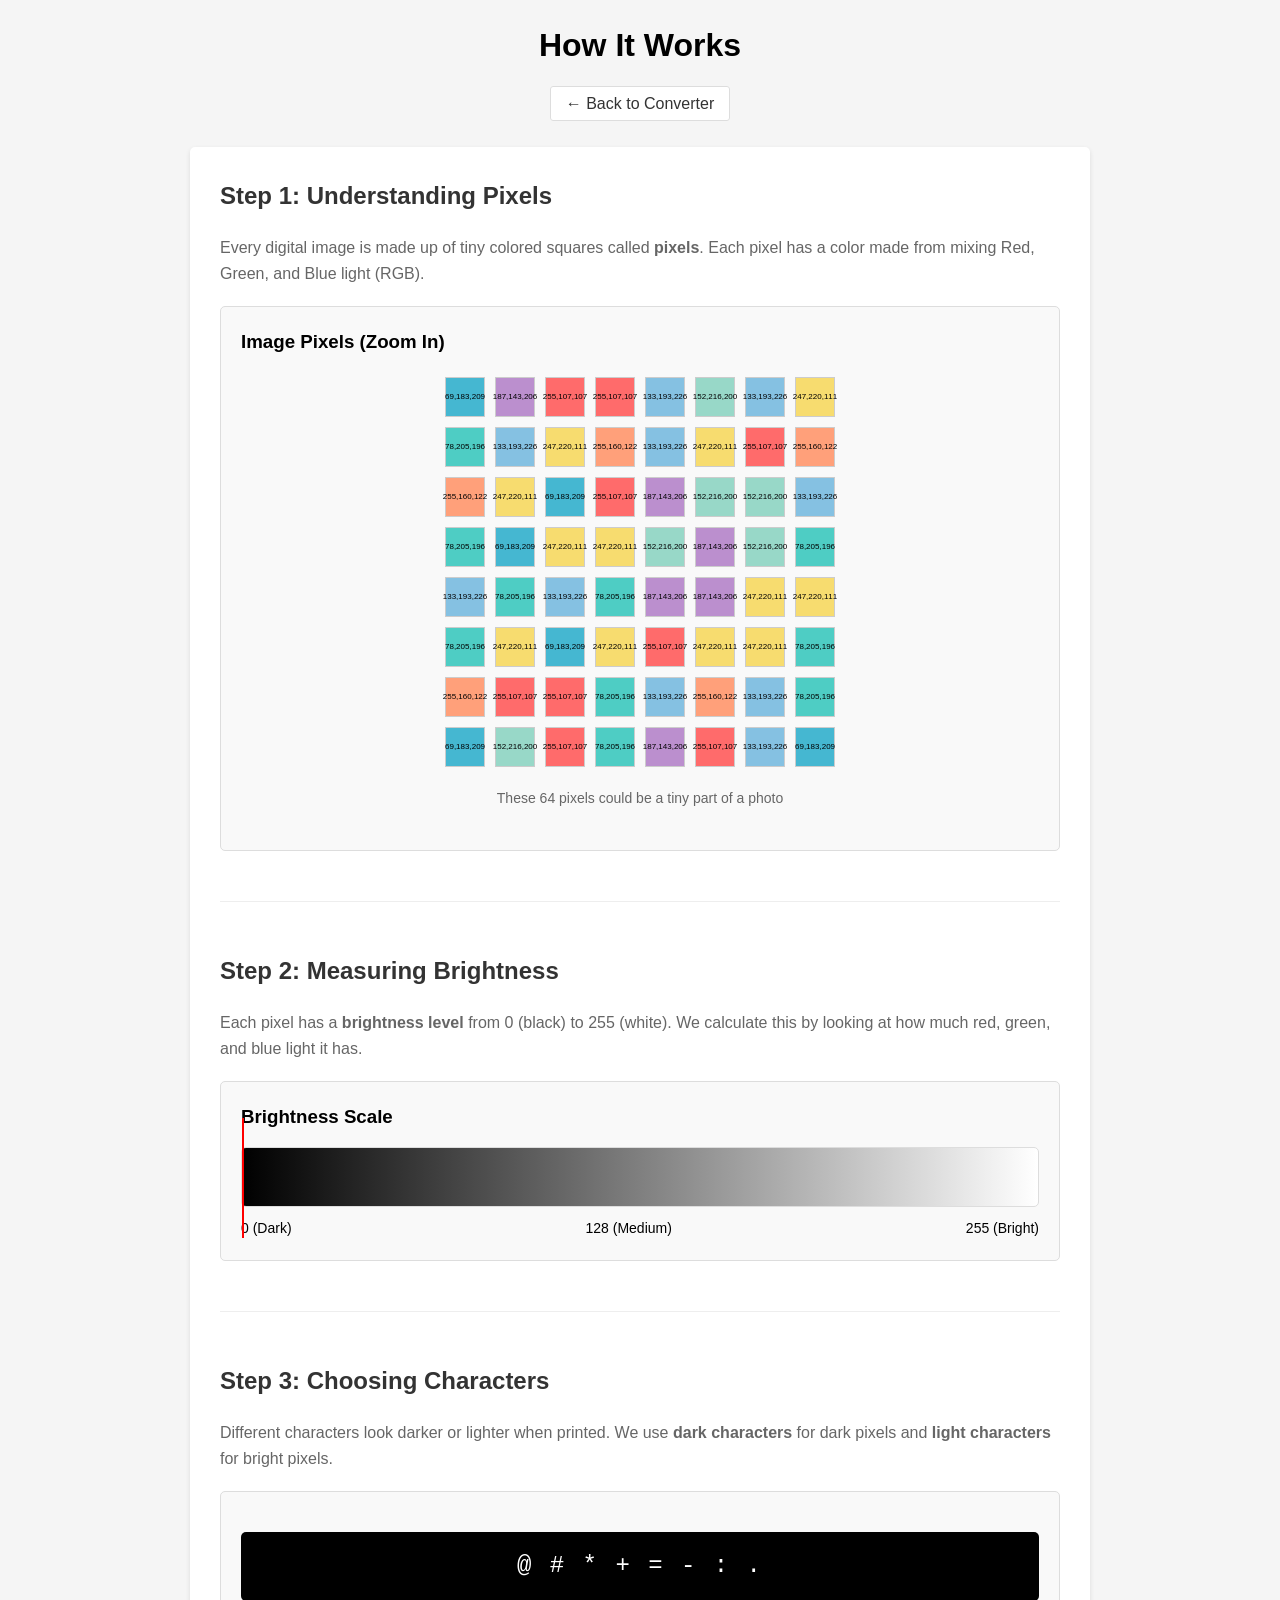
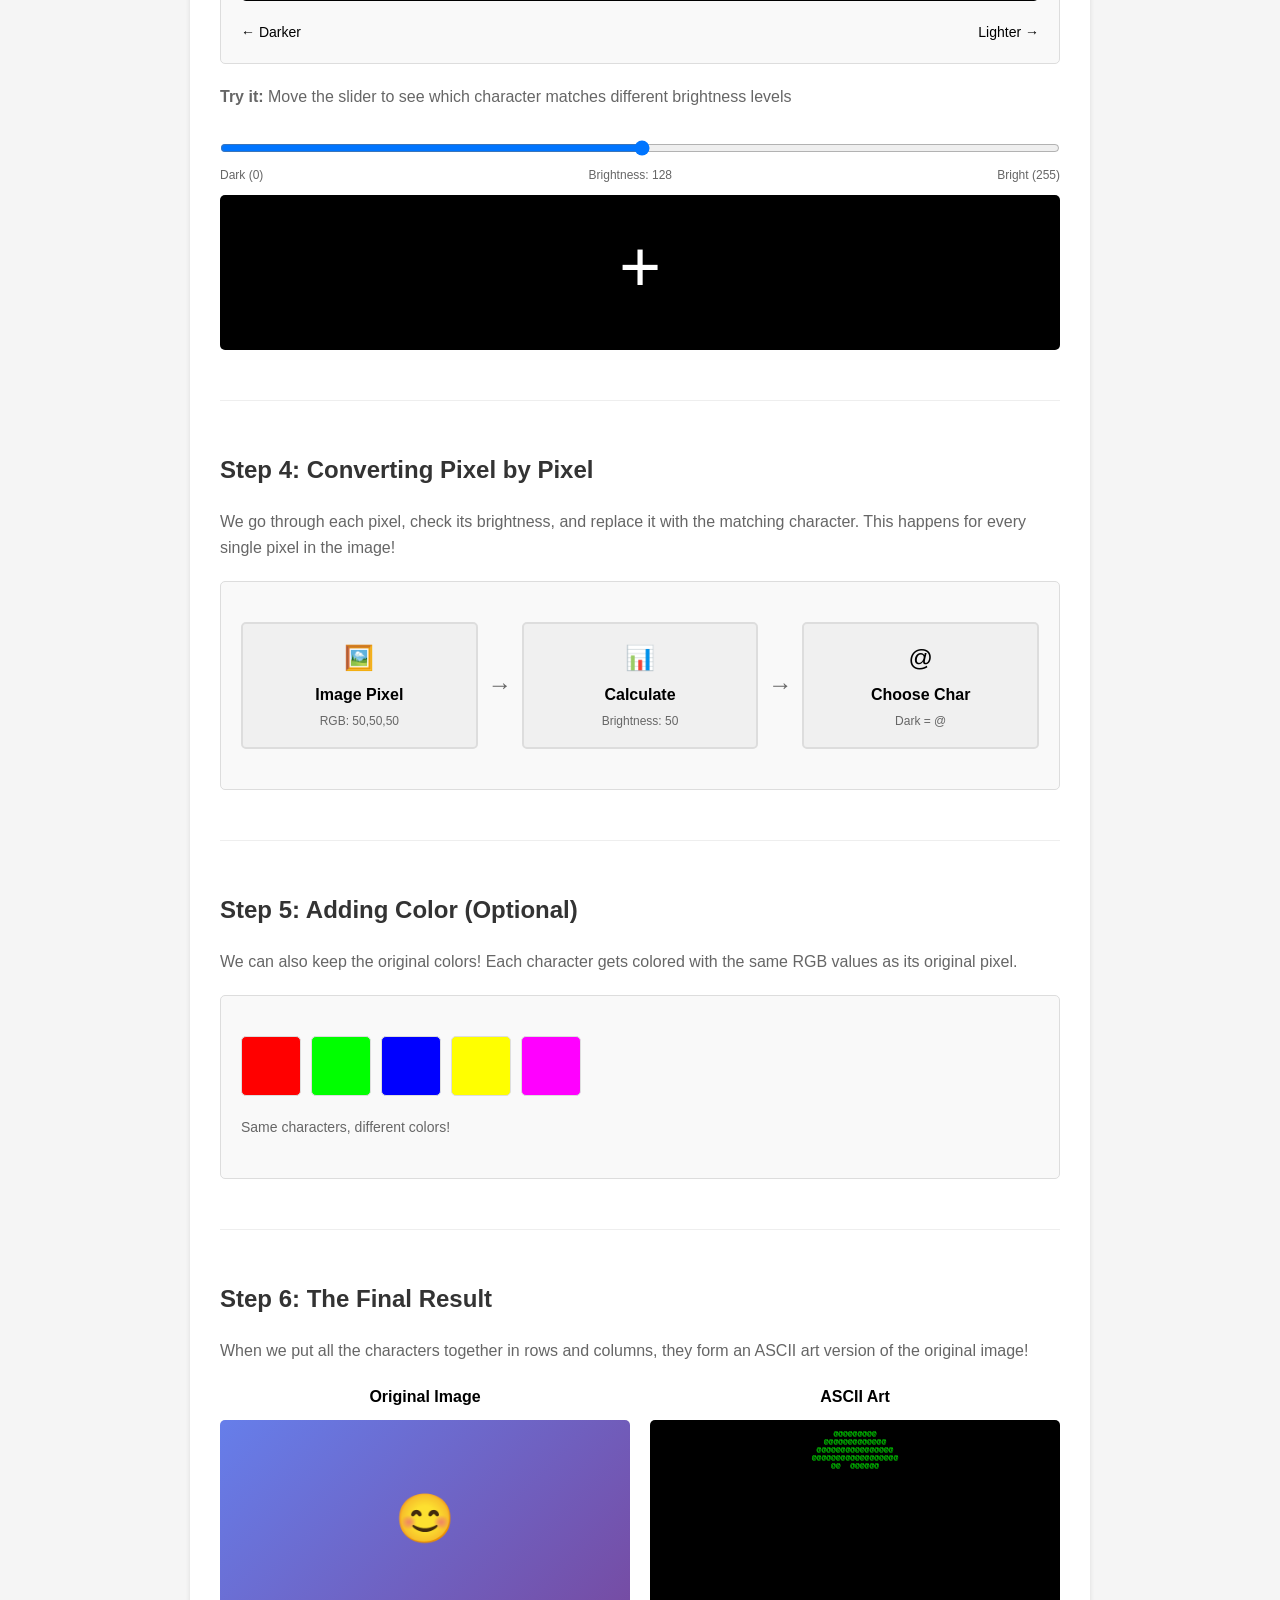
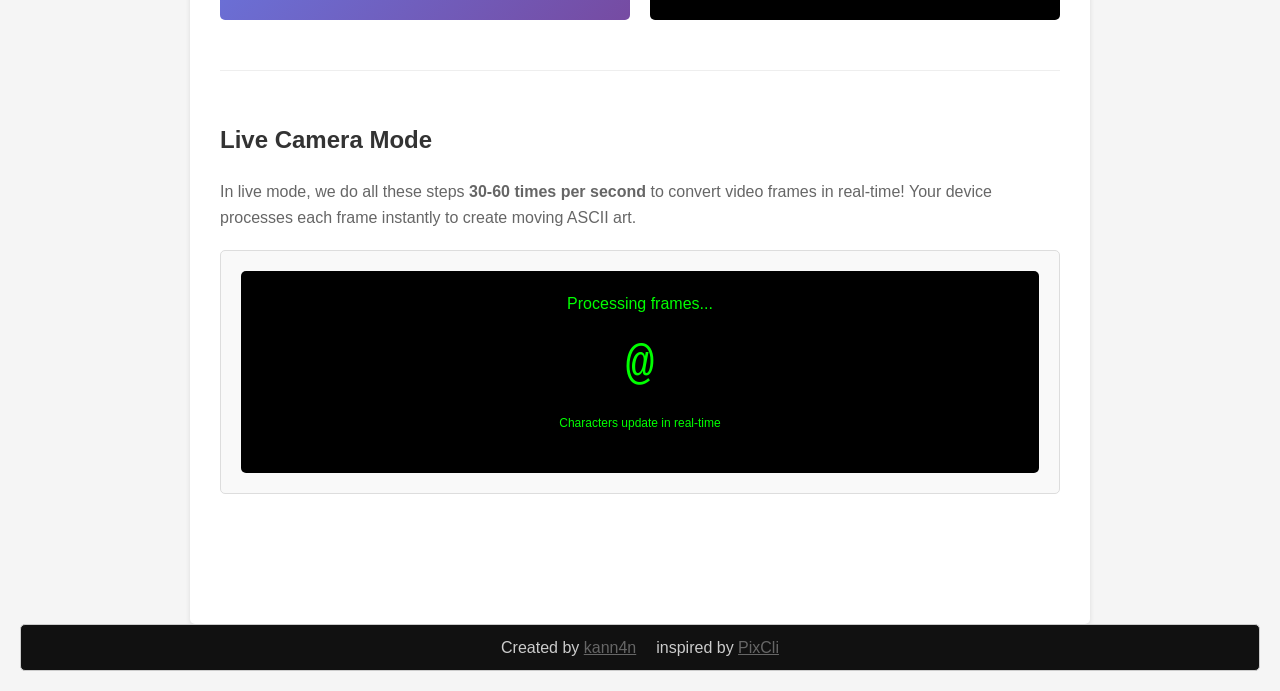
==== how-it-works.html @ 2612d7d6 "1st commit" ====
<!DOCTYPE html>
<html lang="en">

<head>
    <meta charset="UTF-8">
    <meta name="viewport" content="width=device-width, initial-scale=1.0">
    <title>How It Works - ASCII Converter</title>
    <style>
        * {
            margin: 0;
            padding: 0;
            box-sizing: border-box;
        }

        body {
            font-family: Arial, sans-serif;
            background-color: #f5f5f5;
            padding: 20px;
            line-height: 1.6;
        }

        h1 {
            text-align: center;
            margin-bottom: 20px;
        }

        nav {
            text-align: center;
            margin-bottom: 30px;
        }

        nav a {
            color: #333;
            text-decoration: none;
            padding: 8px 15px;
            background: white;
            border: 1px solid #ddd;
            border-radius: 3px;
        }

        nav a:hover {
            background: #f0f0f0;
        }

        .container {
            max-width: 900px;
            margin: 0 auto;
            background: white;
            padding: 30px;
            border-radius: 5px;
            box-shadow: 0 2px 5px rgba(0, 0, 0, 0.1);
        }

        .step {
            margin-bottom: 50px;
            padding-bottom: 30px;
            border-bottom: 1px solid #eee;
        }

        .step:last-child {
            border-bottom: none;
        }

        .step h2 {
            margin-bottom: 20px;
            color: #333;
        }

        .step p {
            margin-bottom: 20px;
            color: #666;
        }

        .demo-box {
            background: #f9f9f9;
            border: 1px solid #ddd;
            border-radius: 5px;
            padding: 20px;
            margin: 20px 0;
        }

        .pixel-demo {
            display: grid;
            grid-template-columns: repeat(8, 40px);
            gap: 10px;
            margin: 20px auto;
            width: fit-content;
        }

        .pixel {
            width: 40px;
            height: 40px;
            border: 1px solid #ccc;
            display: flex;
            align-items: center;
            justify-content: center;
            font-size: 8px;
            transition: all 0.3s;
        }

        .brightness-demo {
            display: flex;
            align-items: center;
            gap: 20px;
            margin: 20px 0;
            flex-wrap: wrap;
        }

        .brightness-bar {
            flex: 1;
            min-width: 200px;
            height: 60px;
            background: linear-gradient(to right, #000, #fff);
            border: 1px solid #ddd;
            border-radius: 5px;
            position: relative;
        }

        .brightness-indicator {
            position: absolute;
            top: -30px;
            width: 2px;
            height: 120px;
            background: red;
            animation: slide 3s infinite;
        }

        @keyframes slide {

            0%,
            100% {
                left: 0;
            }

            50% {
                left: calc(100% - 2px);
            }
        }

        .char-set {
            font-family: monospace;
            font-size: 24px;
            letter-spacing: 2px;
            background: #000;
            color: #fff;
            padding: 15px;
            border-radius: 5px;
            text-align: center;
            margin: 20px 0;
        }

        .before-after {
            display: grid;
            grid-template-columns: 1fr 1fr;
            gap: 20px;
            margin: 20px 0;
        }

        .before-after>div {
            text-align: center;
        }

        .before-after h3 {
            margin-bottom: 10px;
            font-size: 16px;
        }

        .image-placeholder {
            width: 100%;
            height: 200px;
            background: linear-gradient(135deg, #667eea 0%, #764ba2 100%);
            border-radius: 5px;
            display: flex;
            align-items: center;
            justify-content: center;
            color: white;
            font-size: 48px;
        }

        .ascii-result {
            width: 100%;
            min-height: 200px;
            background: #000;
            color: #0f0;
            font-family: monospace;
            font-size: 8px;
            line-height: 1;
            padding: 10px;
            border-radius: 5px;
            overflow: hidden;
            white-space: pre;
        }

        .animation-demo {
            background: #000;
            padding: 20px;
            border-radius: 5px;
            text-align: center;
        }

        .rotating-char {
            font-family: monospace;
            font-size: 48px;
            color: #0f0;
            display: inline-block;
            animation: rotate-chars 2s infinite;
        }

        @keyframes rotate-chars {
            0% {
                content: '@';
            }

            20% {
                content: '#';
            }

            40% {
                content: '*';
            }

            60% {
                content: '+';
            }

            80% {
                content: '.';
            }

            100% {
                content: '@';
            }
        }

        .color-demo {
            display: flex;
            gap: 10px;
            margin: 20px 0;
            flex-wrap: wrap;
        }

        .color-sample {
            width: 60px;
            height: 60px;
            border: 1px solid #ddd;
            border-radius: 5px;
            display: flex;
            align-items: center;
            justify-content: center;
            font-family: monospace;
            font-size: 36px;
            font-weight: bold;
        }

        .process-flow {
            display: flex;
            align-items: center;
            justify-content: space-between;
            margin: 20px 0;
            flex-wrap: wrap;
            gap: 10px;
        }

        .process-step {
            flex: 1;
            min-width: 120px;
            text-align: center;
            padding: 15px;
            background: #f0f0f0;
            border-radius: 5px;
            border: 2px solid #ddd;
        }

        .arrow {
            font-size: 24px;
            color: #666;
        }

        @media (max-width: 768px) {
            .before-after {
                grid-template-columns: 1fr;
            }

            .pixel-demo {
                grid-template-columns: repeat(4, 40px);
            }

            .arrow {
                transform: rotate(90deg);
            }
        }

        .interactive-demo {
            margin: 20px 0;
        }

        .slider-demo {
            margin: 20px 0;
        }

        .slider-demo input[type="range"] {
            width: 100%;
            margin: 10px 0;
        }

        .live-char {
            font-family: monospace;
            font-size: 72px;
            text-align: center;
            padding: 20px;
            background: #000;
            color: #fff;
            border-radius: 5px;
            margin: 10px 0;
        }

         .footer {
            /* Adjusted margin */
            padding: 10px;
            background-color: #111;
            color: #ccc;
            border: 1px solid #ccc;
            border-radius: 5px;
            display: flex;
            justify-content: center;
            flex-wrap: wrap;
            gap: 20px;
        }

        .footer a {
            color: #666;
        }
    </style>
</head>

<body>
    <h1>How It Works</h1>
    <nav>
        <a href="index.html">← Back to Converter</a>
    </nav>

    <div class="container">
        <div class="step">
            <h2>Step 1: Understanding Pixels</h2>
            <p>Every digital image is made up of tiny colored squares called <strong>pixels</strong>. Each pixel has a
                color made from mixing Red, Green, and Blue light (RGB).</p>

            <div class="demo-box">
                <h3 style="margin-bottom: 15px;">Image Pixels (Zoom In)</h3>
                <div class="pixel-demo" id="pixel-grid"></div>
                <p style="text-align: center; color: #666; font-size: 14px;">These 64 pixels could be a tiny part of a
                    photo</p>
            </div>
        </div>

        <div class="step">
            <h2>Step 2: Measuring Brightness</h2>
            <p>Each pixel has a <strong>brightness level</strong> from 0 (black) to 255 (white). We calculate this by
                looking at how much red, green, and blue light it has.</p>

            <div class="demo-box">
                <h3 style="margin-bottom: 15px;">Brightness Scale</h3>
                <div class="brightness-bar">
                    <div class="brightness-indicator"></div>
                </div>
                <div style="display: flex; justify-content: space-between; margin-top: 10px; font-size: 14px;">
                    <span>0 (Dark)</span>
                    <span>128 (Medium)</span>
                    <span>255 (Bright)</span>
                </div>
            </div>
        </div>

        <div class="step">
            <h2>Step 3: Choosing Characters</h2>
            <p>Different characters look darker or lighter when printed. We use <strong>dark characters</strong> for
                dark pixels and <strong>light characters</strong> for bright pixels.</p>

            <div class="demo-box">
                <div class="char-set">
                    @ # * + = - : .
                </div>
                <div style="display: flex; justify-content: space-between; margin-top: 10px; font-size: 14px;">
                    <span>← Darker</span>
                    <span>Lighter →</span>
                </div>
            </div>

            <div class="interactive-demo">
                <div class="slider-demo">
                    <p><strong>Try it:</strong> Move the slider to see which character matches different brightness
                        levels</p>
                    <input type="range" id="brightness-slider" min="0" max="255" value="128">
                    <div style="display: flex; justify-content: space-between; font-size: 12px; color: #666;">
                        <span>Dark (0)</span>
                        <span>Brightness: <span id="brightness-value">128</span></span>
                        <span>Bright (255)</span>
                    </div>
                    <div class="live-char" id="live-char">+</div>
                </div>
            </div>
        </div>

        <div class="step">
            <h2>Step 4: Converting Pixel by Pixel</h2>
            <p>We go through each pixel, check its brightness, and replace it with the matching character. This happens
                for every single pixel in the image!</p>

            <div class="demo-box">
                <div class="process-flow">
                    <div class="process-step">
                        <div style="font-size: 24px; margin-bottom: 5px;">🖼️</div>
                        <strong>Image Pixel</strong>
                        <div style="margin-top: 5px; font-size: 12px; color: #666;">RGB: 50,50,50</div>
                    </div>
                    <div class="arrow">→</div>
                    <div class="process-step">
                        <div style="font-size: 24px; margin-bottom: 5px;">📊</div>
                        <strong>Calculate</strong>
                        <div style="margin-top: 5px; font-size: 12px; color: #666;">Brightness: 50</div>
                    </div>
                    <div class="arrow">→</div>
                    <div class="process-step">
                        <div style="font-size: 24px; margin-bottom: 5px;">@</div>
                        <strong>Choose Char</strong>
                        <div style="margin-top: 5px; font-size: 12px; color: #666;">Dark = @</div>
                    </div>
                </div>
            </div>
        </div>

        <div class="step">
            <h2>Step 5: Adding Color (Optional)</h2>
            <p>We can also keep the original colors! Each character gets colored with the same RGB values as its
                original pixel.</p>

            <div class="demo-box">
                <div class="color-demo">
                    <div class="color-sample" style="background: rgb(255,0,0); color: rgb(255,0,0);">@</div>
                    <div class="color-sample" style="background: rgb(0,255,0); color: rgb(0,255,0);">#</div>
                    <div class="color-sample" style="background: rgb(0,0,255); color: rgb(0,0,255);">*</div>
                    <div class="color-sample" style="background: rgb(255,255,0); color: rgb(255,255,0);">+</div>
                    <div class="color-sample" style="background: rgb(255,0,255); color: rgb(255,0,255);">=</div>
                </div>
                <p style="font-size: 14px; color: #666;">Same characters, different colors!</p>
            </div>
        </div>

        <div class="step">
            <h2>Step 6: The Final Result</h2>
            <p>When we put all the characters together in rows and columns, they form an ASCII art version of the
                original image!</p>

            <div class="before-after">
                <div>
                    <h3>Original Image</h3>
                    <div class="image-placeholder">😊</div>
                </div>
                <div>
                    <h3>ASCII Art</h3>
                    <div class="ascii-result" id="ascii-demo"></div>
                </div>
            </div>
        </div>

        <div class="step">
            <h2>Live Camera Mode</h2>
            <p>In live mode, we do all these steps <strong>30-60 times per second</strong> to convert video frames in
                real-time! Your device processes each frame instantly to create moving ASCII art.</p>

            <div class="demo-box">
                <div class="animation-demo">
                    <p style="color: #0f0; margin-bottom: 10px;">Processing frames...</p>
                    <div class="rotating-char" id="rotating-char">@</div>
                    <p style="color: #0f0; margin-top: 10px; font-size: 12px;">Characters update in real-time</p>
                </div>
            </div>
        </div>
    </div>

    <div class="footer">
        <p>Created by <a href="https://github.com/kann4n">kann4n</a></p>
        <p>inspired by <a href="https://github.com/Izz4c/BugBusters">PixCli</a></p>
    </div>

    <script>
        // Pixel grid animation
        const pixelGrid = document.getElementById('pixel-grid');
        const colors = [
            '#FF6B6B', '#4ECDC4', '#45B7D1', '#FFA07A',
            '#98D8C8', '#F7DC6F', '#BB8FCE', '#85C1E2'
        ];

        for (let i = 0; i < 64; i++) {
            const pixel = document.createElement('div');
            pixel.className = 'pixel';
            pixel.style.background = colors[Math.floor(Math.random() * colors.length)];

            // Add RGB values
            const rgb = pixel.style.background.match(/\d+/g);
            if (rgb) {
                pixel.textContent = `${rgb[0]},${rgb[1]},${rgb[2]}`;
            }

            pixelGrid.appendChild(pixel);

            // Animate on hover
            pixel.addEventListener('mouseenter', () => {
                pixel.style.transform = 'scale(1.1)';
                pixel.style.zIndex = '10';
            });

            pixel.addEventListener('mouseleave', () => {
                pixel.style.transform = 'scale(1)';
                pixel.style.zIndex = '1';
            });
        }

        // Brightness slider demo
        const brightnessSlider = document.getElementById('brightness-slider');
        const brightnessValue = document.getElementById('brightness-value');
        const liveChar = document.getElementById('live-char');

        const chars = "$@B%8&WM#*oahkbdpqwmZ0QLCJUYXzcvunxrjft/|()1{}[]?-_+~<>i!lI;:,\"^`'. ";

        brightnessSlider.addEventListener('input', (e) => {
            const value = e.target.value;
            brightnessValue.textContent = value;

            // Map brightness to character
            const charIndex = Math.floor((value / 255) * (chars.length - 1));
            liveChar.textContent = chars[charIndex];

            // Change background brightness
            const bgBrightness = Math.floor((value / 255) * 100);
            liveChar.style.background = `hsl(0, 0%, ${100 - bgBrightness}%)`;
            liveChar.style.color = `hsl(0, 0%, ${bgBrightness}%)`;
        });

        // ASCII demo animation
        const asciiDemo = document.getElementById('ascii-demo');
        const smileyAscii = `    @@@@@@@@@    
  @@@@@@@@@@@@@  
 @@@@@@@@@@@@@@@@ 
@@@@@@@@@@@@@@@@@@
@@  @@@@@@@  @@ @@
@@  @@@@@@@  @@ @@
@@@@@@@@@@@@@@@@@@
@@@@@@@@@@@@@@@@@@
@@  @@@@@@@@@@  @@
 @@  @@@@@@@@  @@ 
  @@@  @@@@  @@@  
    @@@@@@@@@@@   `;

        let charIndex = 0;
        function typeASCII() {
            if (charIndex < smileyAscii.length) {
                asciiDemo.textContent = smileyAscii.substring(0, charIndex + 1);
                charIndex++;
                setTimeout(typeASCII, 20);
            }
        }

        // Start typing after a short delay
        setTimeout(typeASCII, 500);

        // Rotating character animation
        const rotatingChar = document.getElementById('rotating-char');
        const rotatingChars = ['@', '#', '*', '+', '=', '-', ':', '.'];
        let currentChar = 0;

        setInterval(() => {
            currentChar = (currentChar + 1) % rotatingChars.length;
            rotatingChar.textContent = rotatingChars[currentChar];
        }, 300);
    </script>
</body>

</html>
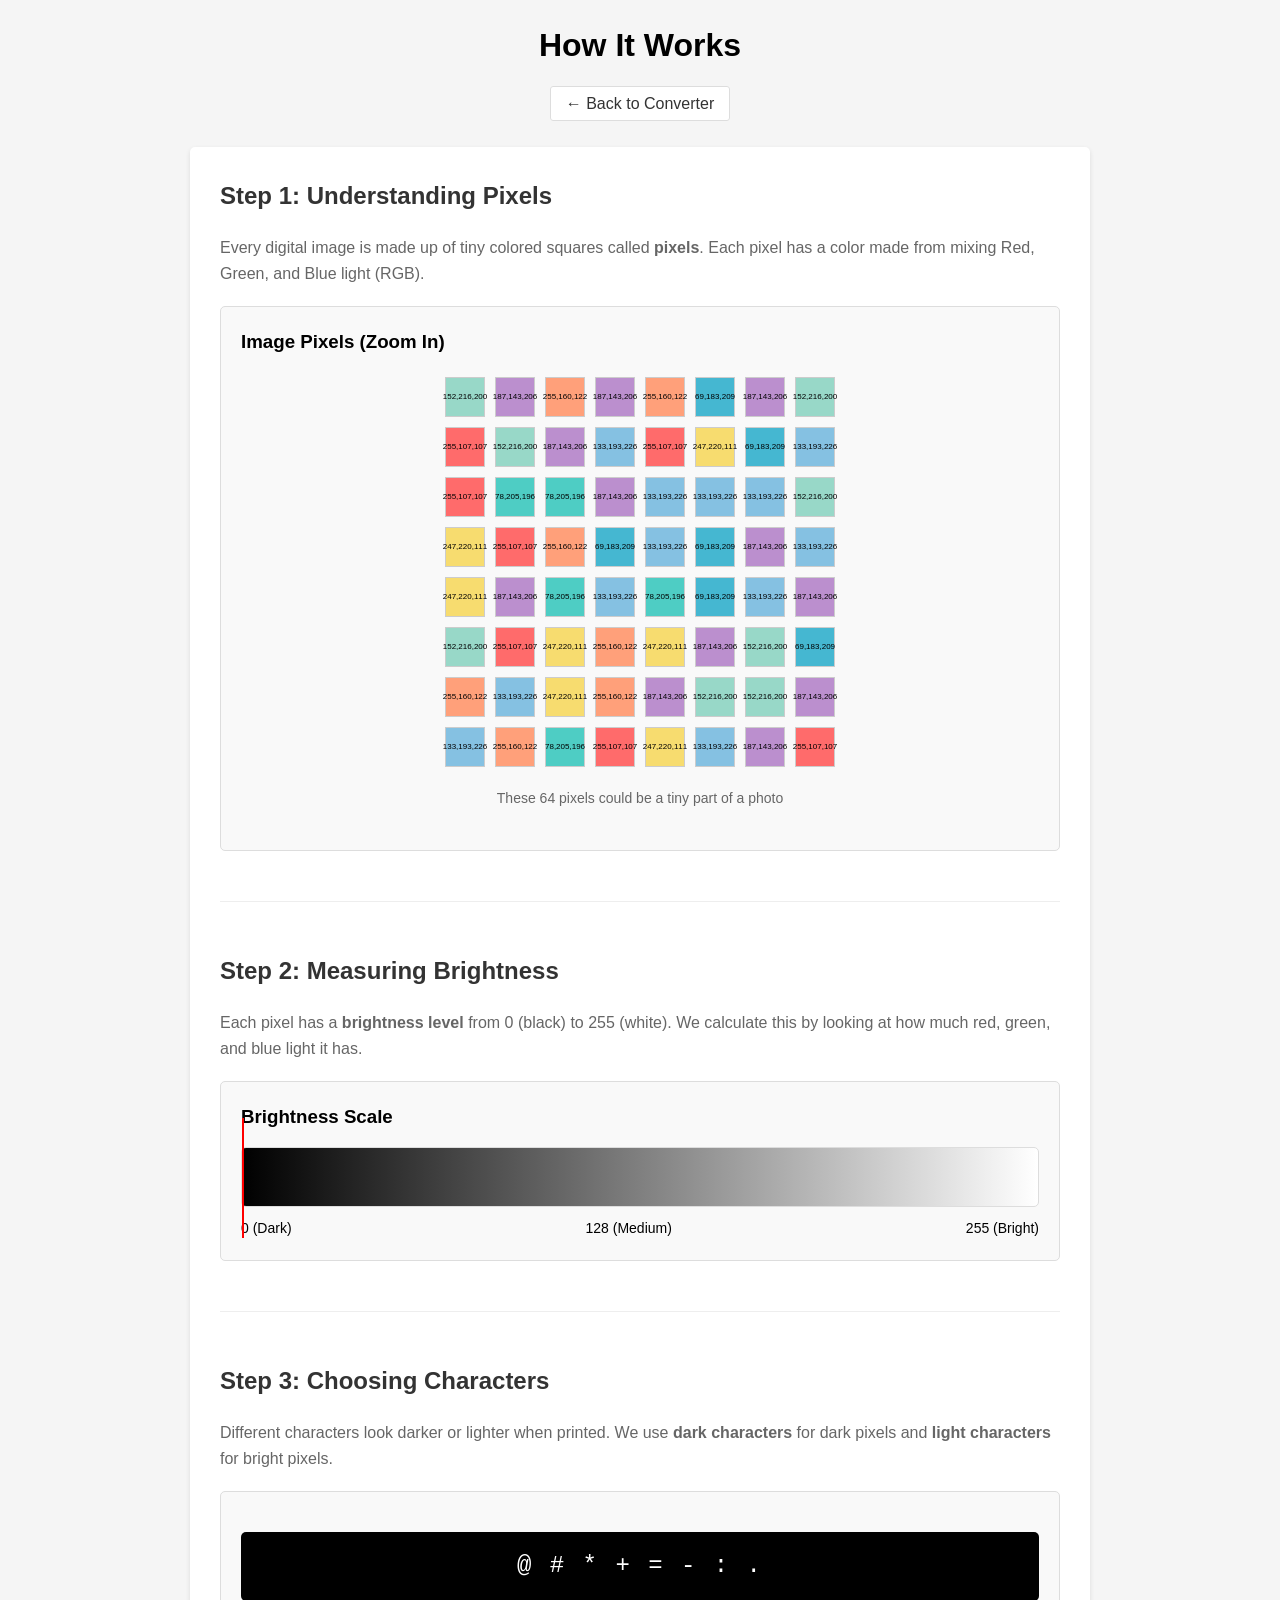
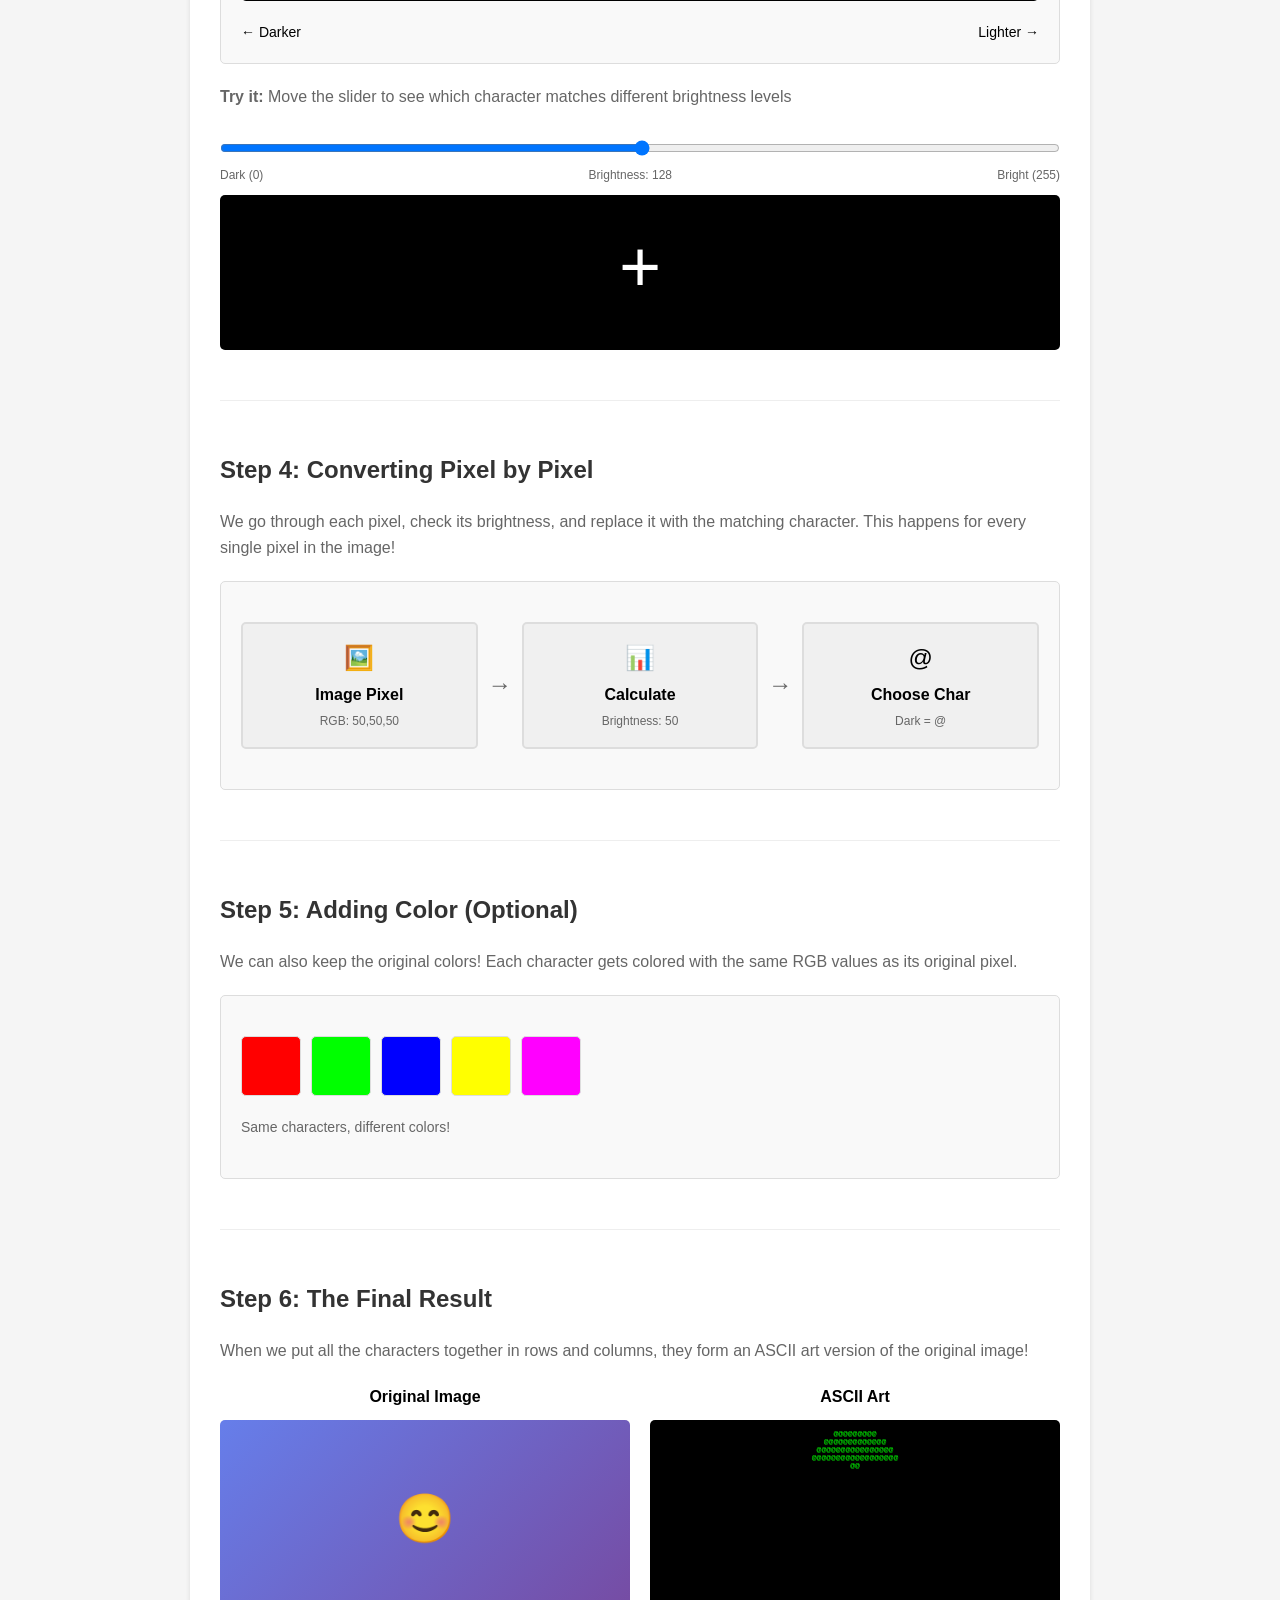
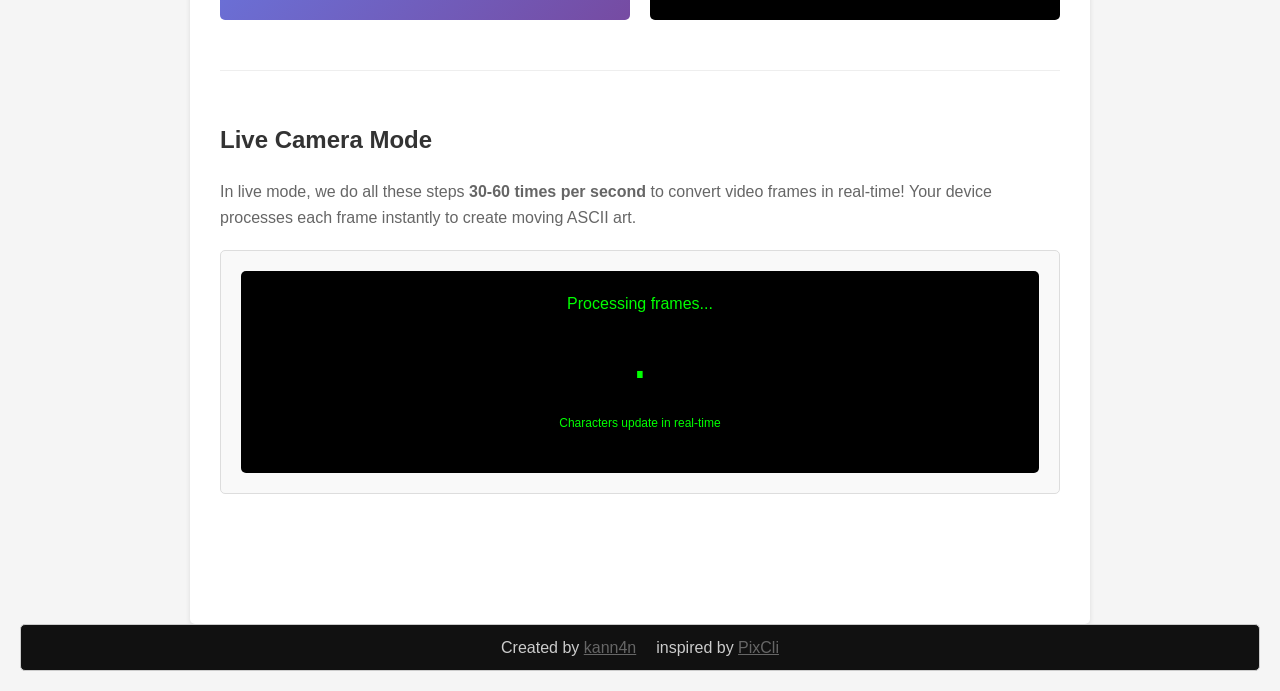
==== commit 5dcad713: "link ico to head" ====
--- a/how-it-works.html
+++ b/how-it-works.html
@@ -5,6 +5,10 @@
     <meta charset="UTF-8">
     <meta name="viewport" content="width=device-width, initial-scale=1.0">
     <title>How It Works - ASCII Converter</title>
+    <link rel="apple-touch-icon" sizes="180x180" href="assets/img/favicon_io/apple-touch-icon.png">
+    <link rel="icon" type="image/png" sizes="32x32" href="assets/img/favicon_io/favicon-32x32.png">
+    <link rel="icon" type="image/png" sizes="16x16" href="assets/img/favicon_io/favicon-16x16.png">
+    <link rel="manifest" href="assets/img/favicon_io/site.webmanifest">
     <style>
         * {
             margin: 0;
@@ -314,7 +318,7 @@
             margin: 10px 0;
         }
 
-         .footer {
+        .footer {
             /* Adjusted margin */
             padding: 10px;
             background-color: #111;
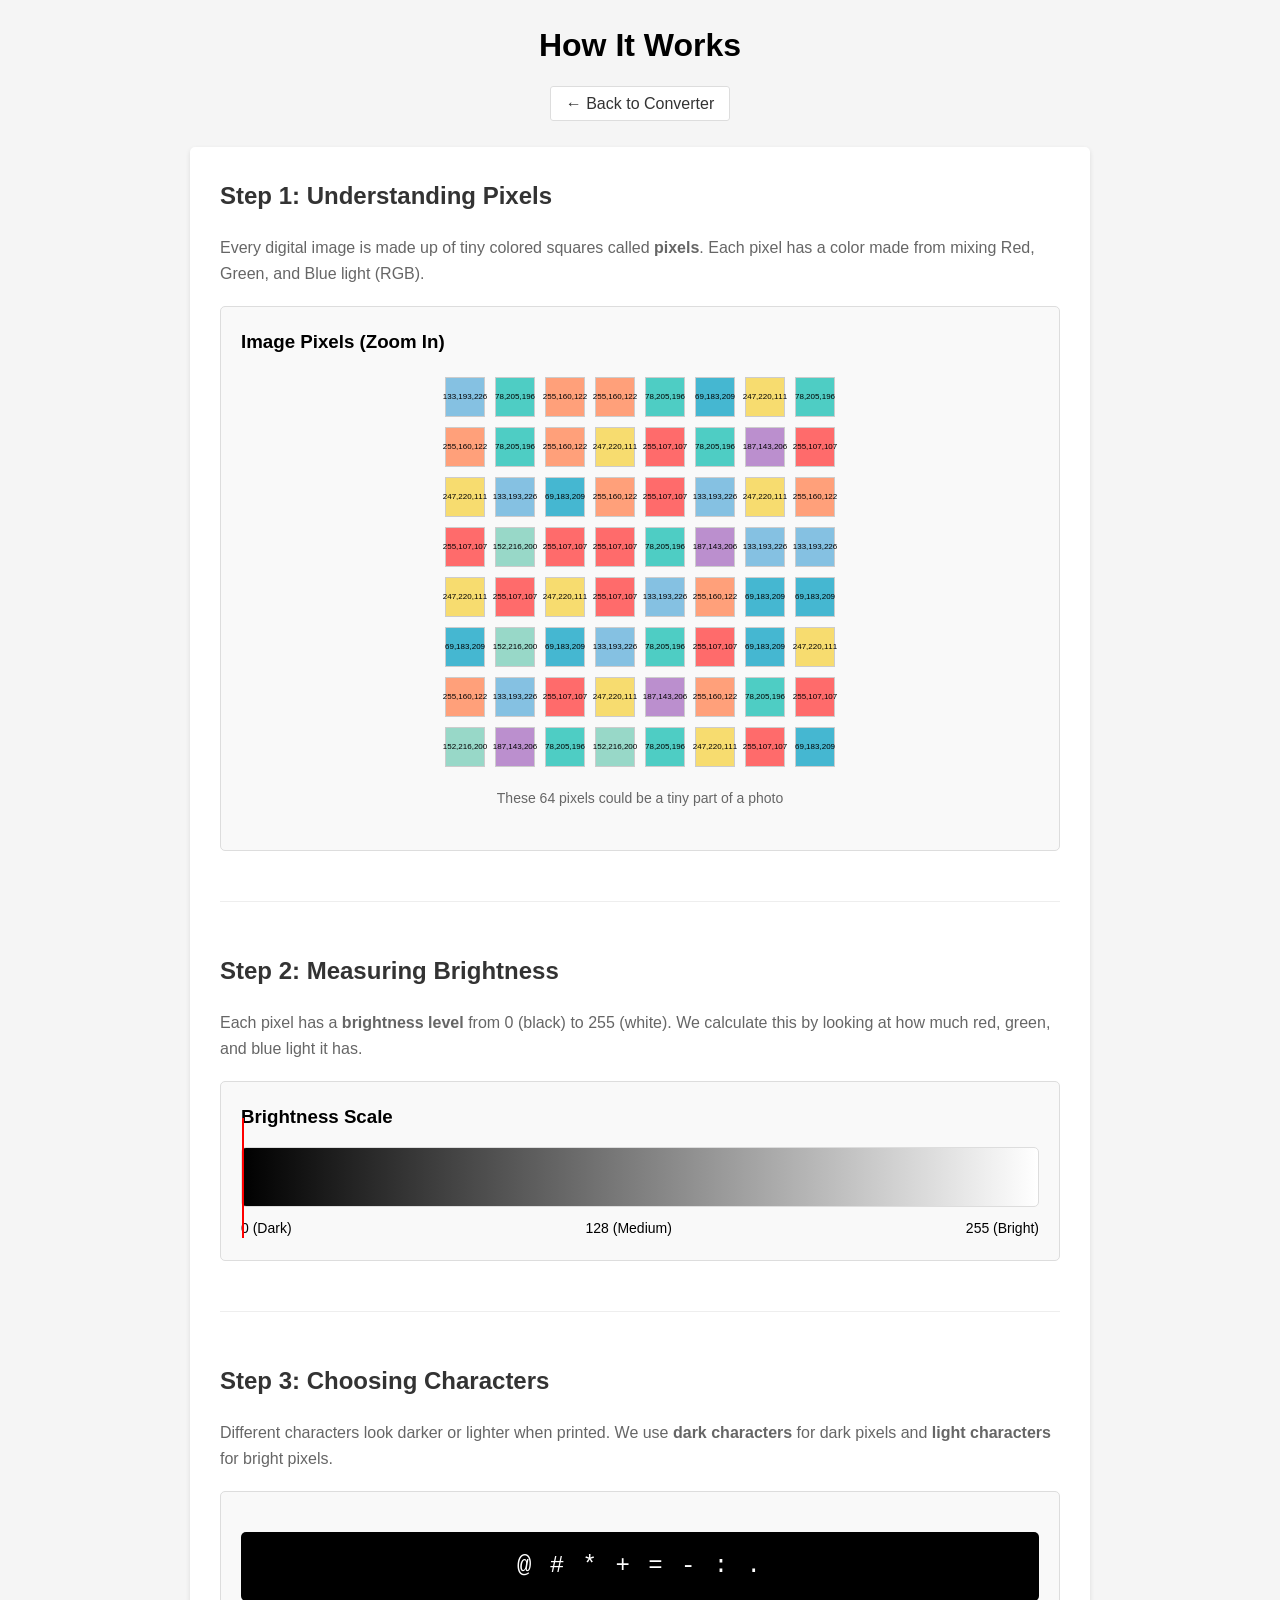
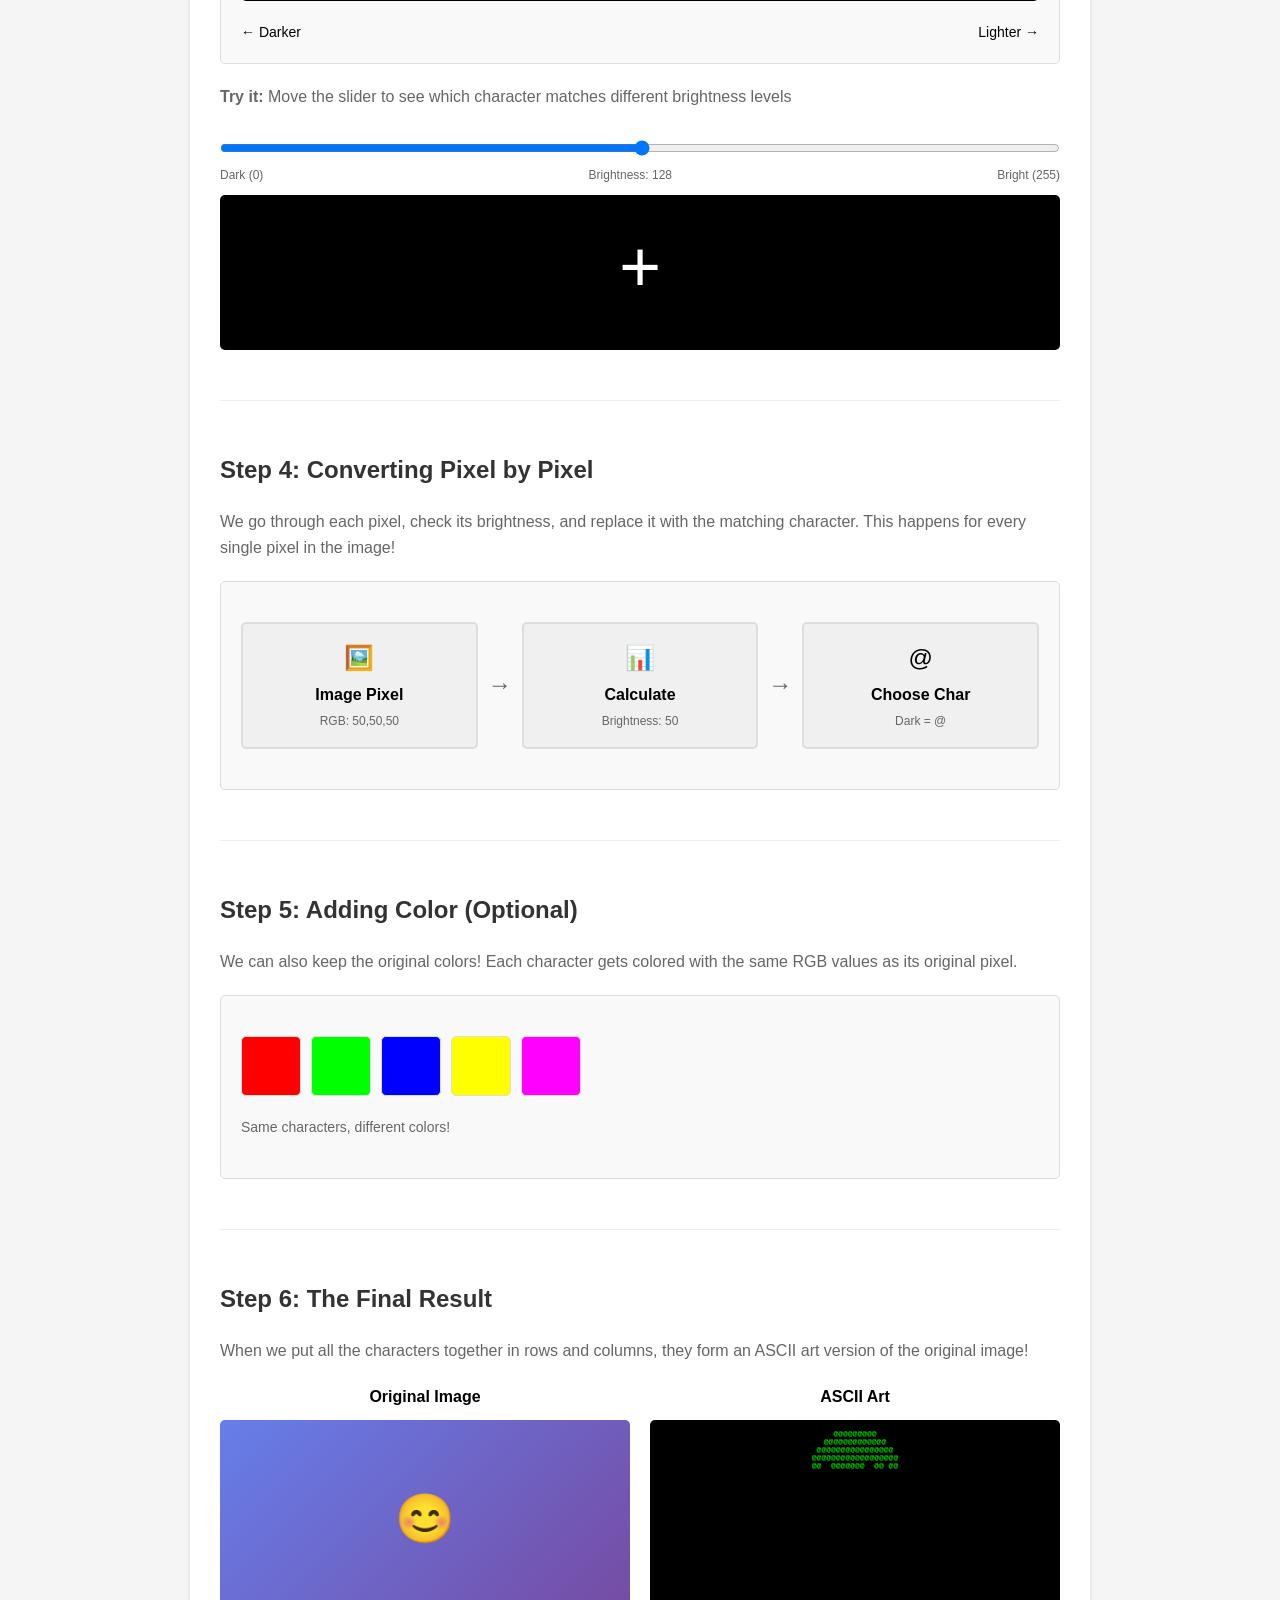
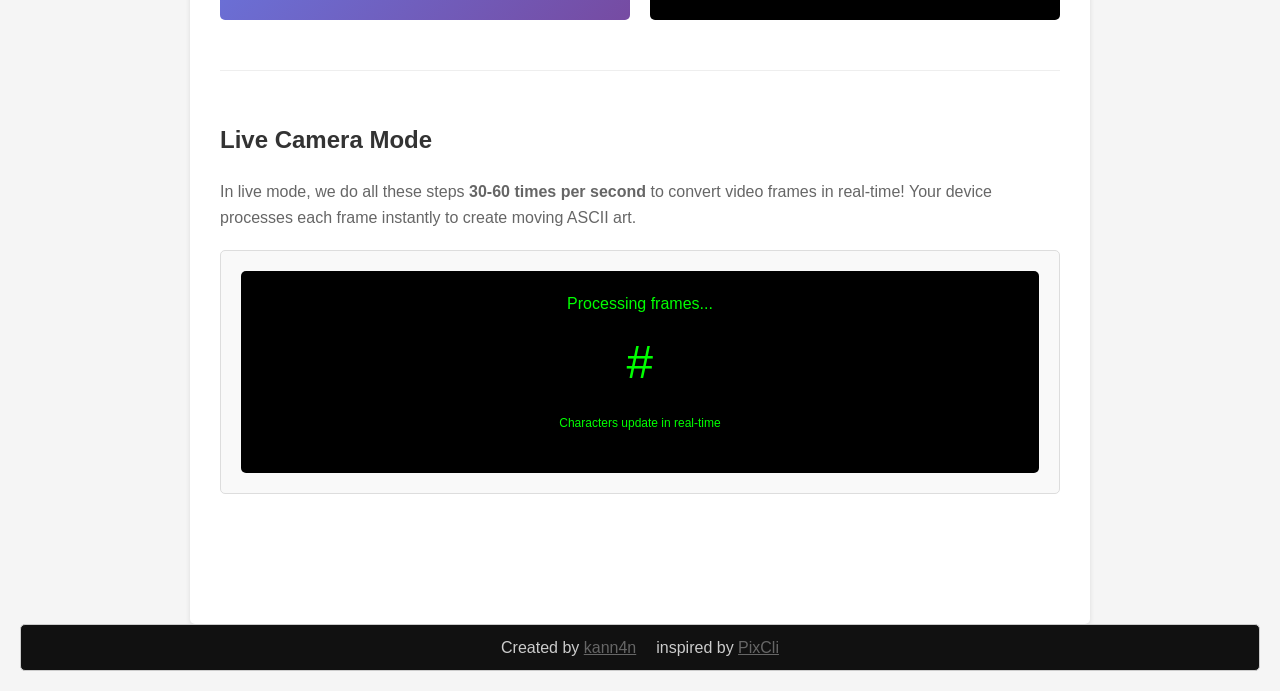
==== commit db96e087: "Add SEO meta tags to all HTML pages Co-authored-by: kann4n <224385053+kann4n@users.noreply.github.co" ====
--- a/how-it-works.html
+++ b/how-it-works.html
@@ -4,7 +4,24 @@
 <head>
     <meta charset="UTF-8">
     <meta name="viewport" content="width=device-width, initial-scale=1.0">
-    <title>How It Works - ASCII Converter</title>
+    <meta name="description" content="Learn how the ASCII art converter works: from reading image pixels and measuring brightness to mapping characters and adding color — explained step by step.">
+    <meta name="keywords" content="ASCII art, how ASCII converter works, image to text, pixel brightness, ASCII tutorial">
+    <meta name="author" content="kann4n">
+    <meta name="robots" content="index, follow">
+
+    <!-- Open Graph -->
+    <meta property="og:title" content="How It Works – ASCII Art Converter Explained">
+    <meta property="og:description" content="Step-by-step guide explaining how images are converted to ASCII art: pixels, brightness, character mapping, and color.">
+    <meta property="og:type" content="article">
+    <meta property="og:url" content="https://kann4n.github.io/to-ascci/how-it-works.html">
+
+    <!-- Twitter Card -->
+    <meta name="twitter:card" content="summary">
+    <meta name="twitter:title" content="How It Works – ASCII Art Converter Explained">
+    <meta name="twitter:description" content="Step-by-step guide explaining how images are converted to ASCII art: pixels, brightness, character mapping, and color.">
+
+    <title>How It Works – ASCII Art Converter | To ASCII</title>
+    <link rel="canonical" href="https://kann4n.github.io/to-ascci/how-it-works.html">
     <link rel="apple-touch-icon" sizes="180x180" href="assets/img/favicon_io/apple-touch-icon.png">
     <link rel="icon" type="image/png" sizes="32x32" href="assets/img/favicon_io/favicon-32x32.png">
     <link rel="icon" type="image/png" sizes="16x16" href="assets/img/favicon_io/favicon-16x16.png">
